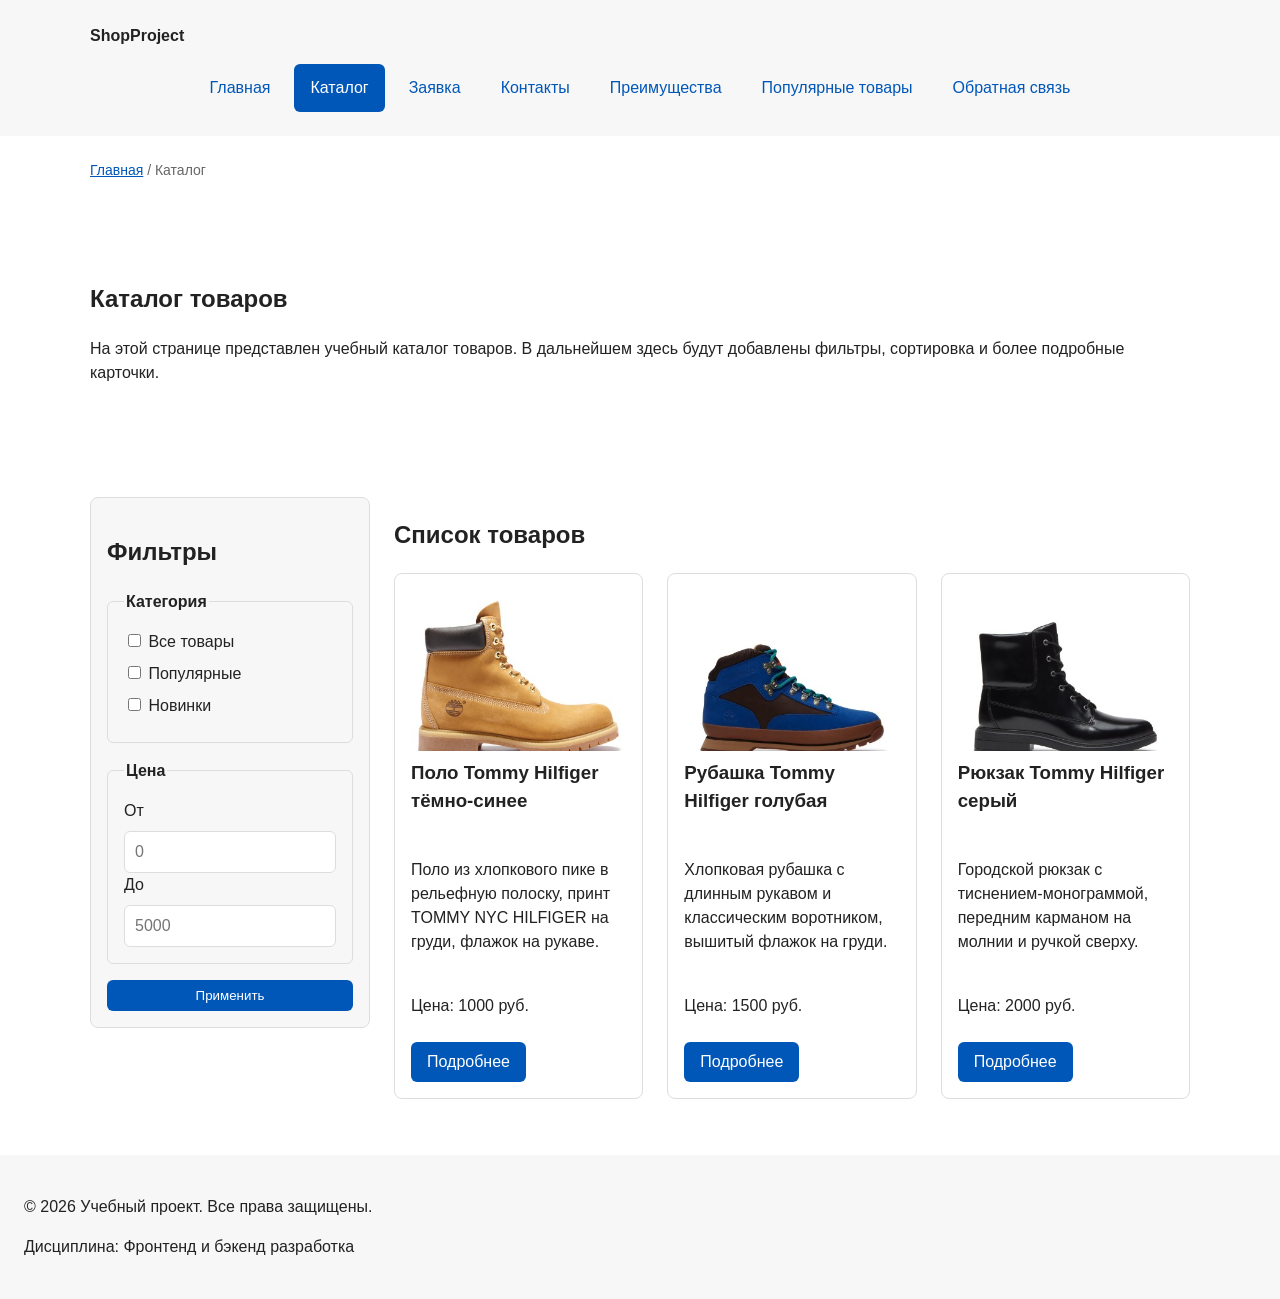
==== catalog.html @ 2223011c "first commit" ====
<!DOCTYPE html>
<html lang="ru">
<head>
  <meta charset="UTF-8">
  <meta name="viewport" content="width=device-width, initial-scale=1.0">
  <meta name="description" content="Каталог товаров учебного интернет-магазина.">
  <title>Каталог товаров — Учебный интернет-магазин</title>
  <link rel="stylesheet" href="css/style.css">
  <link rel="stylesheet" href="css/responsive.css">
</head>
<body>
  <a class="skip-link" href="#main">Перейти к основному содержимому</a>

  <header>
    <div class="site-header">
      <a class="site-logo" href="index.html">ShopProject</a>

      <nav class="site-nav" aria-label="Основная навигация">
        <ul class="site-nav__list">
          <li><a href="index.html">Главная</a></li>
          <li><a href="catalog.html" aria-current="page">Каталог</a></li>
          <li><a href="order.html">Заявка</a></li>
          <li><a href="contacts.html">Контакты</a></li>
          <li><a href="index.html#advantages">Преимущества</a></li>
          <li><a href="index.html#popular">Популярные товары</a></li>
          <li><a href="index.html#contacts">Обратная связь</a></li>
        </ul>
      </nav>
    </div>
  </header>

  <main id="main" class="main">
    <nav class="breadcrumbs" aria-label="Хлебные крошки">
      <a href="index.html">Главная</a>
      <span>Каталог</span>
    </nav>

    <section class="section">
      <h1>Каталог товаров</h1>
      <p>
        На этой странице представлен учебный каталог товаров.
        В дальнейшем здесь будут добавлены фильтры, сортировка и более
        подробные карточки.
      </p>
    </section>

    <section class="catalog-layout">
      <aside class="catalog-filters">
        <h2>Фильтры</h2>
        <form class="filters-form" action="#" method="get">
          <fieldset>
            <legend>Категория</legend>
            <label>
              <input type="checkbox" name="category" value="all">
              Все товары
            </label>
            <label>
              <input type="checkbox" name="category" value="popular">
              Популярные
            </label>
            <label>
              <input type="checkbox" name="category" value="new">
              Новинки
            </label>
          </fieldset>

          <fieldset>
            <legend>Цена</legend>
            <label for="price-from">От</label>
            <input id="price-from" name="price-from" type="number" min="0" placeholder="0">
            <label for="price-to">До</label>
            <input id="price-to" name="price-to" type="number" min="0" placeholder="5000">
          </fieldset>

          <button class="button" type="submit">Применить</button>
        </form>
      </aside>

      <section class="catalog-products">
        <h2>Список товаров</h2>
        <div class="products-grid">
          <article class="product-card">
            <img
              class="product-card__image"
              src="images/product1-640.jpg"
              srcset="images/product1-480.jpg 480w,
                      images/product1-640.jpg 640w,
                      images/product1-960.jpg 960w"
              sizes="(max-width: 639px) 100vw,
                     (max-width: 1023px) 50vw,
                     33vw"
              alt="Поло Tommy Hilfiger тёмно-синее"
              width="640"
              height="480"
              loading="lazy"
            >
            <h3>Поло Tommy Hilfiger тёмно-синее</h3>
            <p>Поло из хлопкового пике в рельефную полоску, принт TOMMY NYC HILFIGER на груди, флажок на рукаве.</p>
            <p>Цена: 1000 руб.</p>
            <a class="button" href="product.html">Подробнее</a>
          </article>

          <article class="product-card">
            <img
              class="product-card__image"
              src="images/product2-640.jpg"
              srcset="images/product2-480.jpg 480w,
                      images/product2-640.jpg 640w,
                      images/product2-960.jpg 960w"
              sizes="(max-width: 639px) 100vw,
                     (max-width: 1023px) 50vw,
                     33vw"
              alt="Рубашка Tommy Hilfiger голубая"
              width="640"
              height="480"
              loading="lazy"
            >
            <h3>Рубашка Tommy Hilfiger голубая</h3>
            <p>Хлопковая рубашка с длинным рукавом и классическим воротником, вышитый флажок на груди.</p>
            <p>Цена: 1500 руб.</p>
            <a class="button" href="product.html">Подробнее</a>
          </article>

          <article class="product-card">
            <img
              class="product-card__image"
              src="images/product3-640.jpg"
              srcset="images/product3-480.jpg 480w,
                      images/product3-640.jpg 640w,
                      images/product3-960.jpg 960w"
              sizes="(max-width: 639px) 100vw,
                     (max-width: 1023px) 50vw,
                     33vw"
              alt="Рюкзак Tommy Hilfiger серый"
              width="640"
              height="480"
              loading="lazy"
            >
            <h3>Рюкзак Tommy Hilfiger серый</h3>
            <p>Городской рюкзак с тиснением-монограммой, передним карманом на молнии и ручкой сверху.</p>
            <p>Цена: 2000 руб.</p>
            <a class="button" href="product.html">Подробнее</a>
          </article>
        </div>
      </section>
    </section>
  </main>

  <footer>
    <p>&copy; 2026 Учебный проект. Все права защищены.</p>
    <p>Дисциплина: Фронтенд и бэкенд разработка</p>
  </footer>
</body>
</html>
---- css/style.css ----
/* ===============================
   1. Переменные проекта
   =============================== */

:root {
  /* Основные цвета проекта */
  --color-bg: #ffffff;
  --color-text: #222222;
  --color-muted: #666666;
  --color-primary: #0057b8;
  --color-primary-dark: #003f86;
  --color-border: #dddddd;
  --color-surface: #f7f7f7;
  --color-surface-accent: #eef5ff;
  --color-danger: #b00020;
  --color-success: #168a2f;
  --color-success-bg: #eefaf0;
  --color-white: #ffffff;

  /* Отступы */
  --space-xs: 4px;
  --space-sm: 8px;
  --space-md: 16px;
  --space-lg: 24px;
  --space-xl: 32px;

  /* Скругления */
  --radius-sm: 6px;
  --radius-md: 8px;
  --radius-lg: 12px;

  /* Размеры */
  --container-width: 1100px;
}

/* ===============================
   2. Базовые стили
   =============================== */

/* Плавная прокрутка к якорям. */
html {
  scroll-behavior: smooth;
}

/* border-box: width включает content, padding и border. */
* {
  box-sizing: border-box;
}

/* Убираем стандартный отступ body и задаём базовую типографику. */
body {
  margin: 0;
  font-family: Arial, sans-serif;
  line-height: 1.5;
  color: var(--color-text);
  background-color: var(--color-bg);
}

/* Внутренние отступы основных областей страницы. */
header,
main,
footer {
  padding: var(--space-lg);
}

/* Шапка и подвал используют нейтральный фон. */
header {
  background-color: var(--color-surface);
}

footer {
  background-color: var(--color-surface);
}

/* ===============================
   3. Общие элементы интерфейса
   =============================== */

a {
  color: var(--color-primary);
}

a:hover {
  color: var(--color-primary-dark);
}

a:focus-visible {
  outline: 2px solid var(--color-primary);
  outline-offset: 3px;
}

/* Подсветка элемента, на который ведёт якорная ссылка. */
:target {
  outline: 2px dashed var(--color-primary);
  outline-offset: 4px;
}

/* Кнопка: используется и для ссылок, и для элементов button. */
.button {
  display: inline-block;
  padding: var(--space-sm) var(--space-md);
  color: var(--color-white);
  background-color: var(--color-primary);
  text-decoration: none;
  border: none;
  border-radius: var(--radius-sm);
  cursor: pointer;
}

.button:hover {
  background-color: var(--color-primary-dark);
}

.button:focus-visible {
  outline: 2px solid var(--color-primary);
  outline-offset: 3px;
}

.button:disabled {
  opacity: 0.6;
  cursor: not-allowed;
}

/* ===============================
   4. Компоненты страницы
   =============================== */

/* Шапка: ограничиваем ширину содержимого. */
.site-header {
  max-width: var(--container-width);
  margin: 0 auto;
}

/* Текстовый логотип. */
.site-logo {
  font-weight: bold;
  text-decoration: none;
  color: var(--color-text);
}

/* Навигация через Flexbox: пункты в строку с переносом. */
.site-nav__list {
  display: flex;
  flex-wrap: wrap;
  justify-content: center;
  align-items: center;
  gap: var(--space-md);
  padding: 0;
  margin: var(--space-md) 0 0;
  list-style: none;
}

/* inline-block позволяет задать ссылке внутренние отступы. */
.site-nav__list a {
  display: inline-block;
  padding: var(--space-sm) var(--space-md);
  color: var(--color-primary);
  text-decoration: none;
  border-radius: var(--radius-sm);
}

.site-nav__list a:hover {
  color: var(--color-white);
  background-color: var(--color-primary);
}

/* Пункт меню текущей страницы подсвечивается.
   aria-current="page" сообщает и браузеру, и экранным читалкам,
   что ссылка ведёт на открытую сейчас страницу. */
.site-nav__list a[aria-current="page"] {
  color: var(--color-white);
  background-color: var(--color-primary);
}

/* Хлебные крошки на внутренних страницах. */
.breadcrumbs {
  max-width: var(--container-width);
  margin: 0 auto var(--space-md);
  font-size: 14px;
  color: var(--color-muted);
}

.breadcrumbs a {
  color: var(--color-primary);
}

/* Разделитель перед названием текущей страницы. */
.breadcrumbs span::before {
  content: " / ";
  color: var(--color-muted);
}

/* Hero-блок — первый крупный блок страницы. */
.hero {
  max-width: var(--container-width);
  margin: 0 auto var(--space-xl);
  padding: var(--space-xl) var(--space-lg);
  background-color: var(--color-surface-accent);
  border-radius: var(--radius-lg);
}

/* Общий класс для разделов страницы. */
.section {
  max-width: var(--container-width);
  margin: 0 auto var(--space-xl);
}

.section h2 {
  margin-top: 0;
}

/* Сетка карточек: три равные колонки. */
.products-grid {
  display: grid;
  grid-template-columns: repeat(3, 1fr);
  gap: var(--space-lg);
}

/* Карточка товара — flex-контейнер, содержимое сверху вниз. */
.product-card {
  display: flex;
  flex-direction: column;
  gap: var(--space-sm);
  margin-bottom: 0;
  padding: var(--space-md);
  border: 1px solid var(--color-border);
  border-radius: var(--radius-md);
  background-color: var(--color-bg);
}

.product-card:hover {
  border-color: var(--color-primary);
}

.product-card h3 {
  margin-top: 0;
}

/* Кнопка прижата к низу карточки и не растягивается. */
.product-card .button {
  margin-top: auto;
  align-self: flex-start;
}

/* Страница каталога: фильтры слева, товары справа. */
.catalog-layout {
  max-width: var(--container-width);
  margin: 0 auto var(--space-xl);
  display: grid;
  grid-template-columns: 260px 1fr;
  grid-template-areas: "filters products";
  gap: var(--space-lg);
}

.catalog-filters {
  grid-area: filters;
  padding: var(--space-md);
  border: 1px solid var(--color-border);
  border-radius: var(--radius-md);
  background-color: var(--color-surface);
}

.catalog-products {
  grid-area: products;
}

/* Форма фильтров. */
.filters-form {
  display: grid;
  gap: var(--space-md);
}

.filters-form fieldset {
  margin: 0;
  padding: var(--space-md);
  border: 1px solid var(--color-border);
  border-radius: var(--radius-sm);
}

.filters-form legend {
  font-weight: 700;
}

.filters-form label {
  display: block;
  margin-bottom: var(--space-sm);
}

.filters-form input[type="number"] {
  width: 100%;
  padding: 8px 10px;
  border: 1px solid var(--color-border);
  border-radius: var(--radius-sm);
  font: inherit;
}

/* Дополнительный информационный блок. */
.aside-info {
  max-width: var(--container-width);
  margin: 0 auto var(--space-xl);
  padding: var(--space-md);
  border-left: 4px solid var(--color-primary);
  background-color: var(--color-surface);
}

/* ===============================
   5. Форма и модальное окно
   =============================== */

/* Модальное окно на основе элемента dialog. */
.order-dialog {
  width: min(100% - 32px, 560px);
  padding: var(--space-lg);
  border: none;
  border-radius: var(--radius-lg);
}

/* Затемнение фона за модальным окном. */
.order-dialog::backdrop {
  background-color: rgba(0, 0, 0, 0.5);
}

.form-field {
  margin-bottom: var(--space-md);
}

.form-field label {
  display: block;
  margin-bottom: var(--space-xs);
}

.form-field input,
.form-field select,
.form-field textarea {
  width: 100%;
  padding: 10px 12px;
  border: 1px solid var(--color-border);
  border-radius: var(--radius-sm);
  font: inherit;
}

/* Checkbox не должен занимать всю ширину. */
.form-field input[type="checkbox"] {
  width: auto;
}

/* Подсказка под полем. */
.form-field small {
  display: block;
  margin-top: var(--space-xs);
  color: var(--color-muted);
}

/* Состояния полей формы. */
.form-field input:hover,
.form-field select:hover,
.form-field textarea:hover {
  border-color: var(--color-primary);
}

.form-field input:focus-visible,
.form-field select:focus-visible,
.form-field textarea:focus-visible,
.form-actions button:focus-visible {
  outline: 2px solid var(--color-primary);
  outline-offset: 3px;
}

/* Ошибочные поля: aria-invalid добавляется из js/main.js.
   Префикс .form-field нужен, чтобы перебить .form-field input. */
.form-field [aria-invalid="true"] {
  border-color: var(--color-danger);
}

/* Кнопки формы. */
.form-actions {
  display: flex;
  gap: 12px;
  margin-top: 20px;
}

/* Сообщение об успешной отправке. */
.success-message {
  max-width: var(--container-width);
  margin: var(--space-lg) auto;
  padding: var(--space-md);
  border-left: 4px solid var(--color-success);
  background-color: var(--color-success-bg);
}
---- css/responsive.css ----
/*
  Адаптивные стили для контрольной работы №3.
  Подход: Mobile First.
  Базовые стили рассчитаны на мобильный экран.
  Расширения добавляются через min-width медиазапросы.
*/

/* ===============================
   1. Базовые адаптивные правила
   =============================== */

*,
*::before,
*::after {
  box-sizing: border-box;
}

html {
  scroll-behavior: smooth;
}

/* Изображения и видео не выходят за пределы контейнера. */
img,
video {
  max-width: 100%;
  height: auto;
}

/* Временная защита от горизонтального скролла.
   Не заменяет исправление ошибок в раскладке. */
body {
  overflow-x: hidden;
}

/* ===============================
   2. Контейнеры и секции
   =============================== */

/* На мобильном экране отступ от краёв меньше. */
header,
main,
footer {
  padding: var(--space-md);
}

/* Ширина контейнера: вся доступная ширина, но не больше 1200px.
   Боковой отступ уже задан у main, поэтому здесь 100%. */
.site-header,
.hero,
.section,
.aside-info,
.catalog-layout,
.breadcrumbs,
.success-message {
  width: min(100%, 1200px);
  margin-inline: auto;
}

/* clamp(): отступ растёт вместе с шириной экрана. */
.section {
  padding-block: clamp(24px, 5vw, 64px);
}

@media (min-width: 768px) {
  header,
  main,
  footer {
    padding: var(--space-lg);
  }
}

/* ===============================
   3. Навигация
   =============================== */

/* Мобильный экран: пункты меню в колонку. */
.site-nav__list {
  display: flex;
  flex-direction: column;
  align-items: stretch;
  gap: var(--space-sm, 8px);
  padding: 0;
  margin: var(--space-md) 0 0;
  list-style: none;
}

.site-nav__list a {
  display: block;
  padding: 12px 16px;
}

/* Планшет и desktop: меню в строку с переносом. */
@media (min-width: 768px) {
  .site-nav__list {
    flex-direction: row;
    flex-wrap: wrap;
    align-items: center;
  }
}

/* ===============================
   4. Hero-блок
   =============================== */

.hero {
  display: grid;
  gap: var(--space-lg, 24px);
  align-items: center;
  padding: var(--space-lg) var(--space-md);
}

.hero h1 {
  margin: 0;
  font-size: clamp(28px, 7vw, 56px);
  line-height: 1.1;
}

.hero p {
  margin: 0;
}

.hero .button {
  justify-self: start;
}

@media (min-width: 768px) {
  .hero {
    padding: var(--space-xl) var(--space-lg);
  }
}

/* ===============================
   5. Сетка карточек
   =============================== */

/* Мобильный экран: одна колонка. */
.products-grid {
  display: grid;
  grid-template-columns: 1fr;
  gap: var(--space-md, 16px);
}

/* min-width: 0 не даёт содержимому растянуть карточку шире колонки. */
.product-card {
  min-width: 0;
}

.product-card h3,
.product-card p {
  overflow-wrap: anywhere;
}

/* Небольшой планшет: две колонки. */
@media (min-width: 640px) {
  .products-grid {
    grid-template-columns: repeat(2, minmax(0, 1fr));
  }
}

/* Desktop: три колонки (в проекте три товара). */
@media (min-width: 1024px) {
  .products-grid {
    grid-template-columns: repeat(3, minmax(0, 1fr));
    gap: var(--space-lg, 24px);
  }
}

/* ===============================
   6. Страница каталога
   =============================== */

/* Мобильный экран: фильтр над списком товаров. */
.catalog-layout {
  display: grid;
  grid-template-columns: 1fr;
  grid-template-areas: none;
  gap: var(--space-lg, 24px);
}

.catalog-filters,
.catalog-products {
  grid-area: auto;
  min-width: 0;
}

.catalog-filters {
  order: -1;
}

/* Desktop: фильтр слева и закреплён при прокрутке. */
@media (min-width: 1024px) {
  .catalog-layout {
    grid-template-columns: 280px minmax(0, 1fr);
    align-items: start;
  }

  .catalog-filters {
    position: sticky;
    top: var(--space-lg);
    order: initial;
  }
}

/* ===============================
   7. Изображения карточек
   =============================== */

/* aspect-ratio задаёт соотношение сторон.
   object-fit: cover заполняет блок без искажения пропорций. */
.product-card__image {
  display: block;
  width: 100%;
  height: auto;
  aspect-ratio: 4 / 3;
  object-fit: cover;
  border-radius: var(--radius-md, 8px);
}

/* ===============================
   8. Страница товара
   =============================== */

/* Мобильный экран: изображение над описанием. */
.product {
  display: grid;
  gap: var(--space-lg);
  width: min(100%, 1200px);
  margin-inline: auto;
}

.product__image {
  display: block;
  width: 100%;
  max-width: 520px;
  margin-inline: auto;
  border: 1px solid var(--color-border);
  border-radius: var(--radius-md);
}

.product__info h1 {
  margin-top: 0;
  font-size: clamp(24px, 5vw, 40px);
  line-height: 1.2;
}

.product__price {
  font-size: 20px;
  font-weight: 700;
}

/* Планшет и desktop: две колонки. */
@media (min-width: 768px) {
  .product {
    grid-template-columns: repeat(2, minmax(0, 1fr));
    align-items: center;
  }
}

/* ===============================
   9. Форма заявки (order.html)
   =============================== */

/* Мобильный экран: форма в одну колонку. */
.order-form {
  display: grid;
  gap: var(--space-md, 16px);
}

.order-form__group {
  display: grid;
  gap: var(--space-xs, 4px);
}

/* min-height: 44px — удобный размер для нажатия пальцем. */
.order-form__input,
.order-form__textarea,
.order-form__select {
  width: 100%;
  min-height: 44px;
  padding: 10px 12px;
  border: 1px solid var(--color-border);
  border-radius: var(--radius-sm);
  font: inherit;
}

.order-form__textarea {
  min-height: 120px;
  resize: vertical;
}

/* Кнопка отправки не растягивается на всю ширину формы. */
.order-form__group .button {
  justify-self: start;
}

/* Планшет и desktop: часть полей в две колонки. */
@media (min-width: 768px) {
  .order-form {
    grid-template-columns: repeat(2, minmax(0, 1fr));
  }

  .order-form__group--wide {
    grid-column: 1 / -1;
  }
}

/* Поля формы в модальном окне тоже делаем удобными для нажатия. */
.form-field input,
.form-field select,
.form-field textarea {
  min-height: 44px;
}

/* ===============================
   10. Таблица характеристик
   =============================== */

/* Если таблице не хватает ширины, прокручивается только контейнер,
   а не вся страница. */
.table-wrapper {
  width: 100%;
  overflow-x: auto;
  -webkit-overflow-scrolling: touch;
}

.product-table {
  width: 100%;
  min-width: 640px;
  border-collapse: collapse;
}

.product-table caption {
  margin-bottom: var(--space-sm);
  font-weight: 700;
  text-align: left;
}

.product-table th,
.product-table td {
  padding: 12px;
  border: 1px solid var(--color-border, #ddd);
  text-align: left;
}

.product-table th {
  background-color: var(--color-surface);
}

/* ===============================
   11. Модальное окно
   =============================== */

/* Окно не выходит за пределы экрана, длинное содержимое прокручивается. */
.order-dialog {
  width: min(100% - 32px, 560px);
  max-height: calc(100vh - 32px);
  overflow: auto;
}

.order-dialog::backdrop {
  background: rgb(0 0 0 / 0.5);
}

/* Кнопки формы в модальном окне переносятся на узком экране. */
.form-actions {
  flex-wrap: wrap;
}

/* ===============================
   12. Доступность (практика 13)
   =============================== */

/* Ссылка пропуска к основному содержимому.
   Скрыта за верхним краем экрана и появляется при фокусе с клавиатуры.
   display: none не используется: иначе ссылка была бы недоступна для Tab. */
.skip-link {
  position: absolute;
  left: 16px;
  top: -100px;
  z-index: 1000;
  padding: 8px 12px;
  color: #ffffff;
  background-color: #111111;
  border-radius: 6px;
  text-decoration: none;
}

.skip-link:focus,
.skip-link:focus-visible {
  top: 16px;
}

/* Видимый фокус на всех интерактивных элементах. */
:focus-visible {
  outline: 3px solid var(--color-primary, #0057b8);
  outline-offset: 3px;
}

.site-nav__list a:focus-visible,
.button:focus-visible,
.order-form__input:focus-visible,
.order-form__textarea:focus-visible,
.order-form__select:focus-visible,
.form-field input:focus-visible,
.form-field select:focus-visible,
.form-field textarea:focus-visible,
.form-actions button:focus-visible {
  outline: 3px solid var(--color-primary, #0057b8);
  outline-offset: 3px;
}
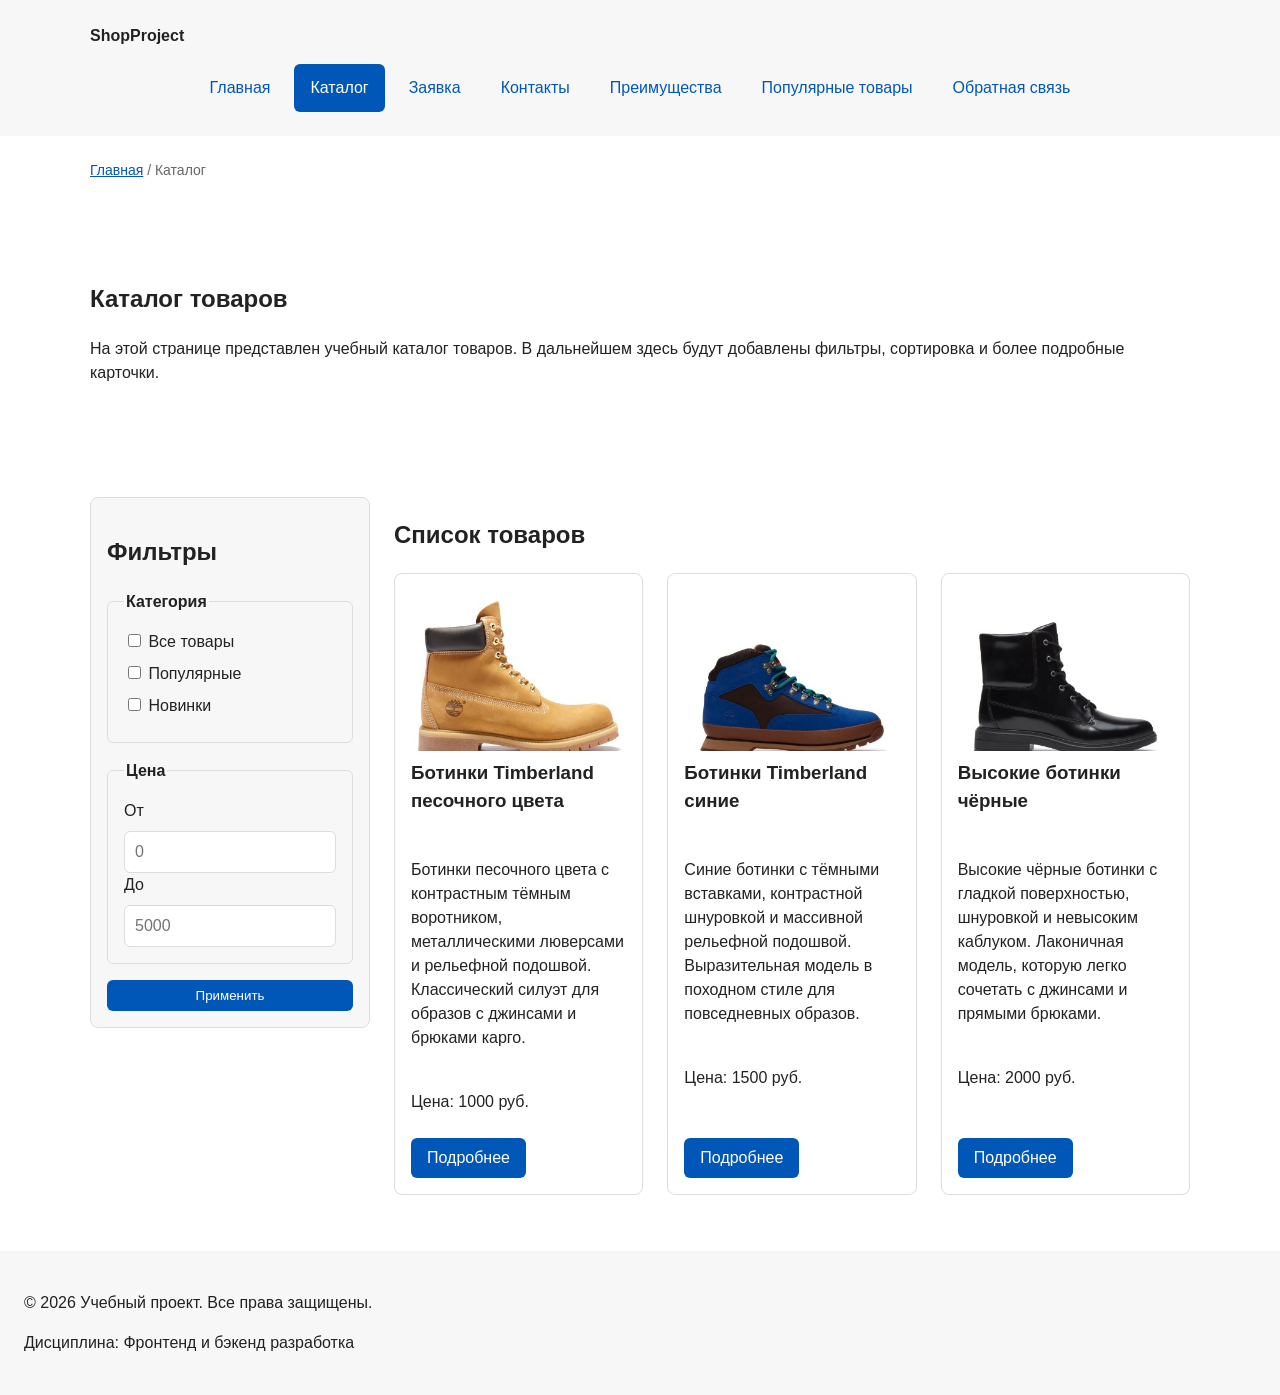
==== commit 18f6ba62: "finish" ====
--- a/catalog.html
+++ b/catalog.html
@@ -89,13 +89,13 @@
               sizes="(max-width: 639px) 100vw,
                      (max-width: 1023px) 50vw,
                      33vw"
-              alt="Поло Tommy Hilfiger тёмно-синее"
+              alt="Ботинки Timberland песочного цвета"
               width="640"
               height="480"
               loading="lazy"
             >
-            <h3>Поло Tommy Hilfiger тёмно-синее</h3>
-            <p>Поло из хлопкового пике в рельефную полоску, принт TOMMY NYC HILFIGER на груди, флажок на рукаве.</p>
+            <h3>Ботинки Timberland песочного цвета</h3>
+            <p>Ботинки песочного цвета с контрастным тёмным воротником, металлическими люверсами и рельефной подошвой. Классический силуэт для образов с джинсами и брюками карго.</p>
             <p>Цена: 1000 руб.</p>
             <a class="button" href="product.html">Подробнее</a>
           </article>
@@ -110,13 +110,13 @@
               sizes="(max-width: 639px) 100vw,
                      (max-width: 1023px) 50vw,
                      33vw"
-              alt="Рубашка Tommy Hilfiger голубая"
+              alt="Ботинки Timberland синие"
               width="640"
               height="480"
               loading="lazy"
             >
-            <h3>Рубашка Tommy Hilfiger голубая</h3>
-            <p>Хлопковая рубашка с длинным рукавом и классическим воротником, вышитый флажок на груди.</p>
+            <h3>Ботинки Timberland синие</h3>
+            <p>Синие ботинки с тёмными вставками, контрастной шнуровкой и массивной рельефной подошвой. Выразительная модель в походном стиле для повседневных образов.</p>
             <p>Цена: 1500 руб.</p>
             <a class="button" href="product.html">Подробнее</a>
           </article>
@@ -131,13 +131,13 @@
               sizes="(max-width: 639px) 100vw,
                      (max-width: 1023px) 50vw,
                      33vw"
-              alt="Рюкзак Tommy Hilfiger серый"
+              alt="Высокие ботинки чёрные"
               width="640"
               height="480"
               loading="lazy"
             >
-            <h3>Рюкзак Tommy Hilfiger серый</h3>
-            <p>Городской рюкзак с тиснением-монограммой, передним карманом на молнии и ручкой сверху.</p>
+            <h3>Высокие ботинки чёрные</h3>
+            <p>Высокие чёрные ботинки с гладкой поверхностью, шнуровкой и невысоким каблуком. Лаконичная модель, которую легко сочетать с джинсами и прямыми брюками.</p>
             <p>Цена: 2000 руб.</p>
             <a class="button" href="product.html">Подробнее</a>
           </article>
